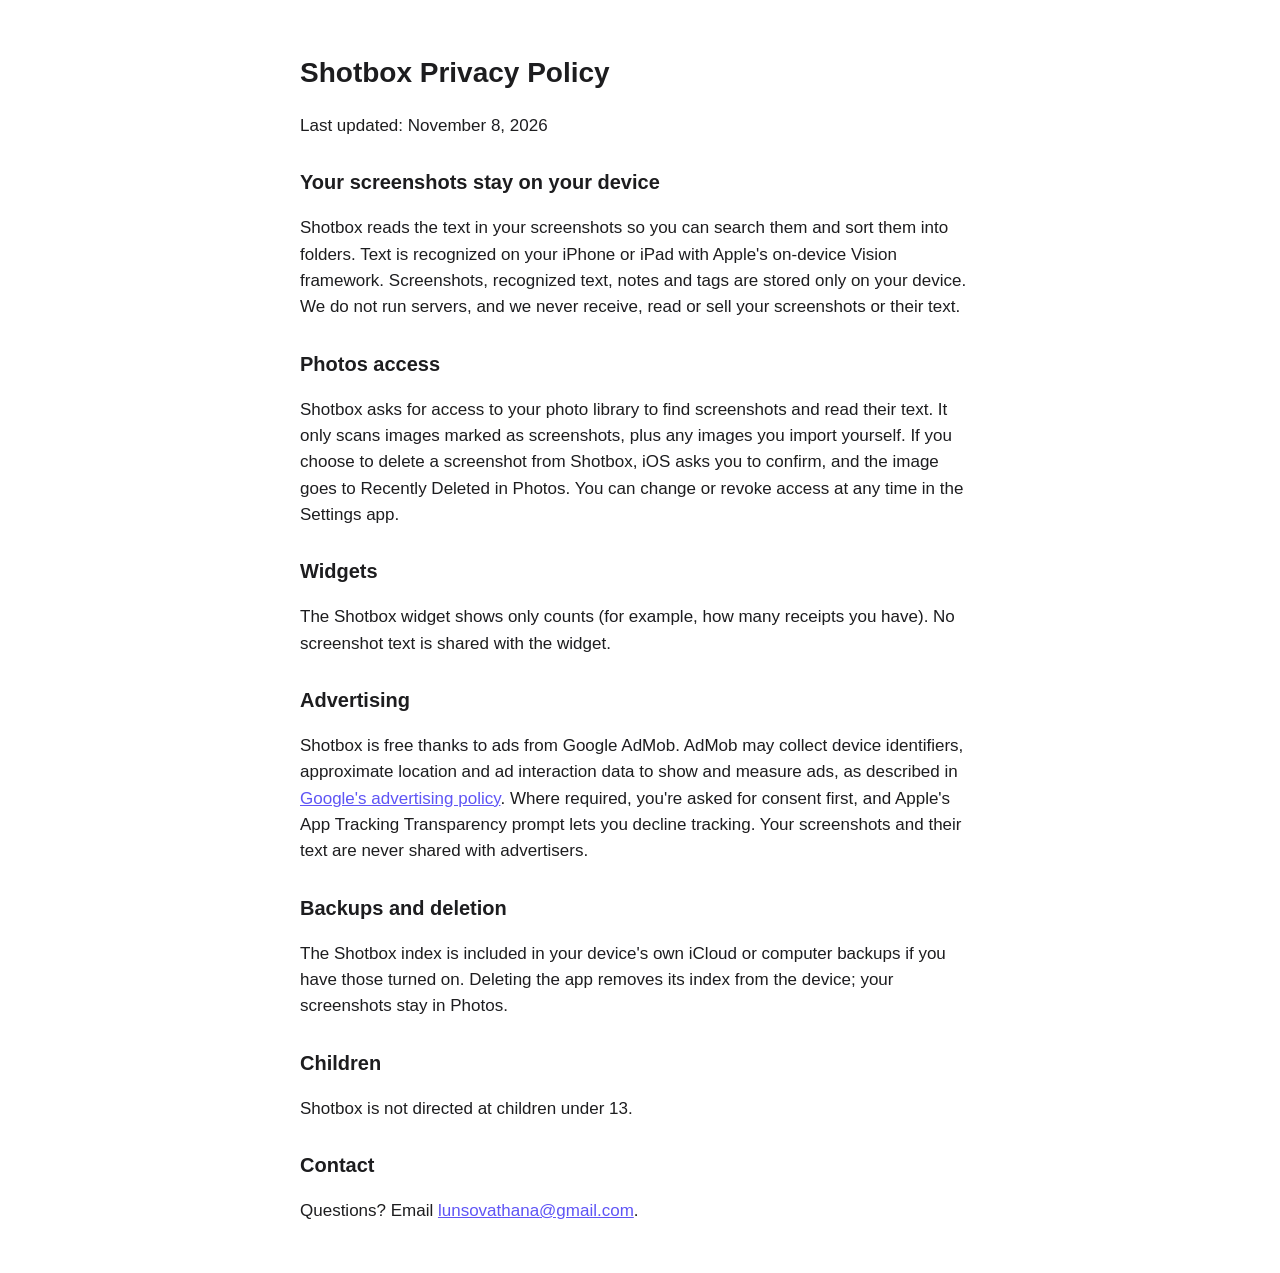
==== privacy-policy.html @ b7713abe "Initial commit: Shotbox 1.0 Co-Authored-By: Claude Sonnet 5.5 <noreply@anthropic.com>" ====
<!doctype html>
<html lang="en">
<head>
<meta charset="utf-8">
<meta name="viewport" content="width=device-width, initial-scale=1">
<title>Shotbox — Privacy Policy</title>
<style>
  body { font: 17px/1.55 -apple-system, BlinkMacSystemFont, "Segoe UI", sans-serif; max-width: 680px; margin: 0 auto; padding: 32px 16px; color: #1d1d1f; background: #fff; }
  h1 { font-size: 28px; } h2 { font-size: 20px; margin-top: 28px; }
  a { color: #5f55f5; }
  @media (prefers-color-scheme: dark) { body { color: #f5f5f7; background: #111; } a { color: #8a80ff; } }
</style>
</head>
<body>
<h1>Shotbox Privacy Policy</h1>
<p>Last updated: November 8, 2026</p>

<h2>Your screenshots stay on your device</h2>
<p>Shotbox reads the text in your screenshots so you can search them and sort them into folders. Text is recognized on your iPhone or iPad with Apple's on-device Vision framework. Screenshots, recognized text, notes and tags are stored only on your device. We do not run servers, and we never receive, read or sell your screenshots or their text.</p>

<h2>Photos access</h2>
<p>Shotbox asks for access to your photo library to find screenshots and read their text. It only scans images marked as screenshots, plus any images you import yourself. If you choose to delete a screenshot from Shotbox, iOS asks you to confirm, and the image goes to Recently Deleted in Photos. You can change or revoke access at any time in the Settings app.</p>

<h2>Widgets</h2>
<p>The Shotbox widget shows only counts (for example, how many receipts you have). No screenshot text is shared with the widget.</p>

<h2>Advertising</h2>
<p>Shotbox is free thanks to ads from Google AdMob. AdMob may collect device identifiers, approximate location and ad interaction data to show and measure ads, as described in <a href="https://policies.google.com/technologies/ads">Google's advertising policy</a>. Where required, you're asked for consent first, and Apple's App Tracking Transparency prompt lets you decline tracking. Your screenshots and their text are never shared with advertisers.</p>

<h2>Backups and deletion</h2>
<p>The Shotbox index is included in your device's own iCloud or computer backups if you have those turned on. Deleting the app removes its index from the device; your screenshots stay in Photos.</p>

<h2>Children</h2>
<p>Shotbox is not directed at children under 13.</p>

<h2>Contact</h2>
<p>Questions? Email <a href="mailto:lunsovathana@gmail.com?subject=Shotbox%20Privacy">lunsovathana@gmail.com</a>.</p>
</body>
</html>
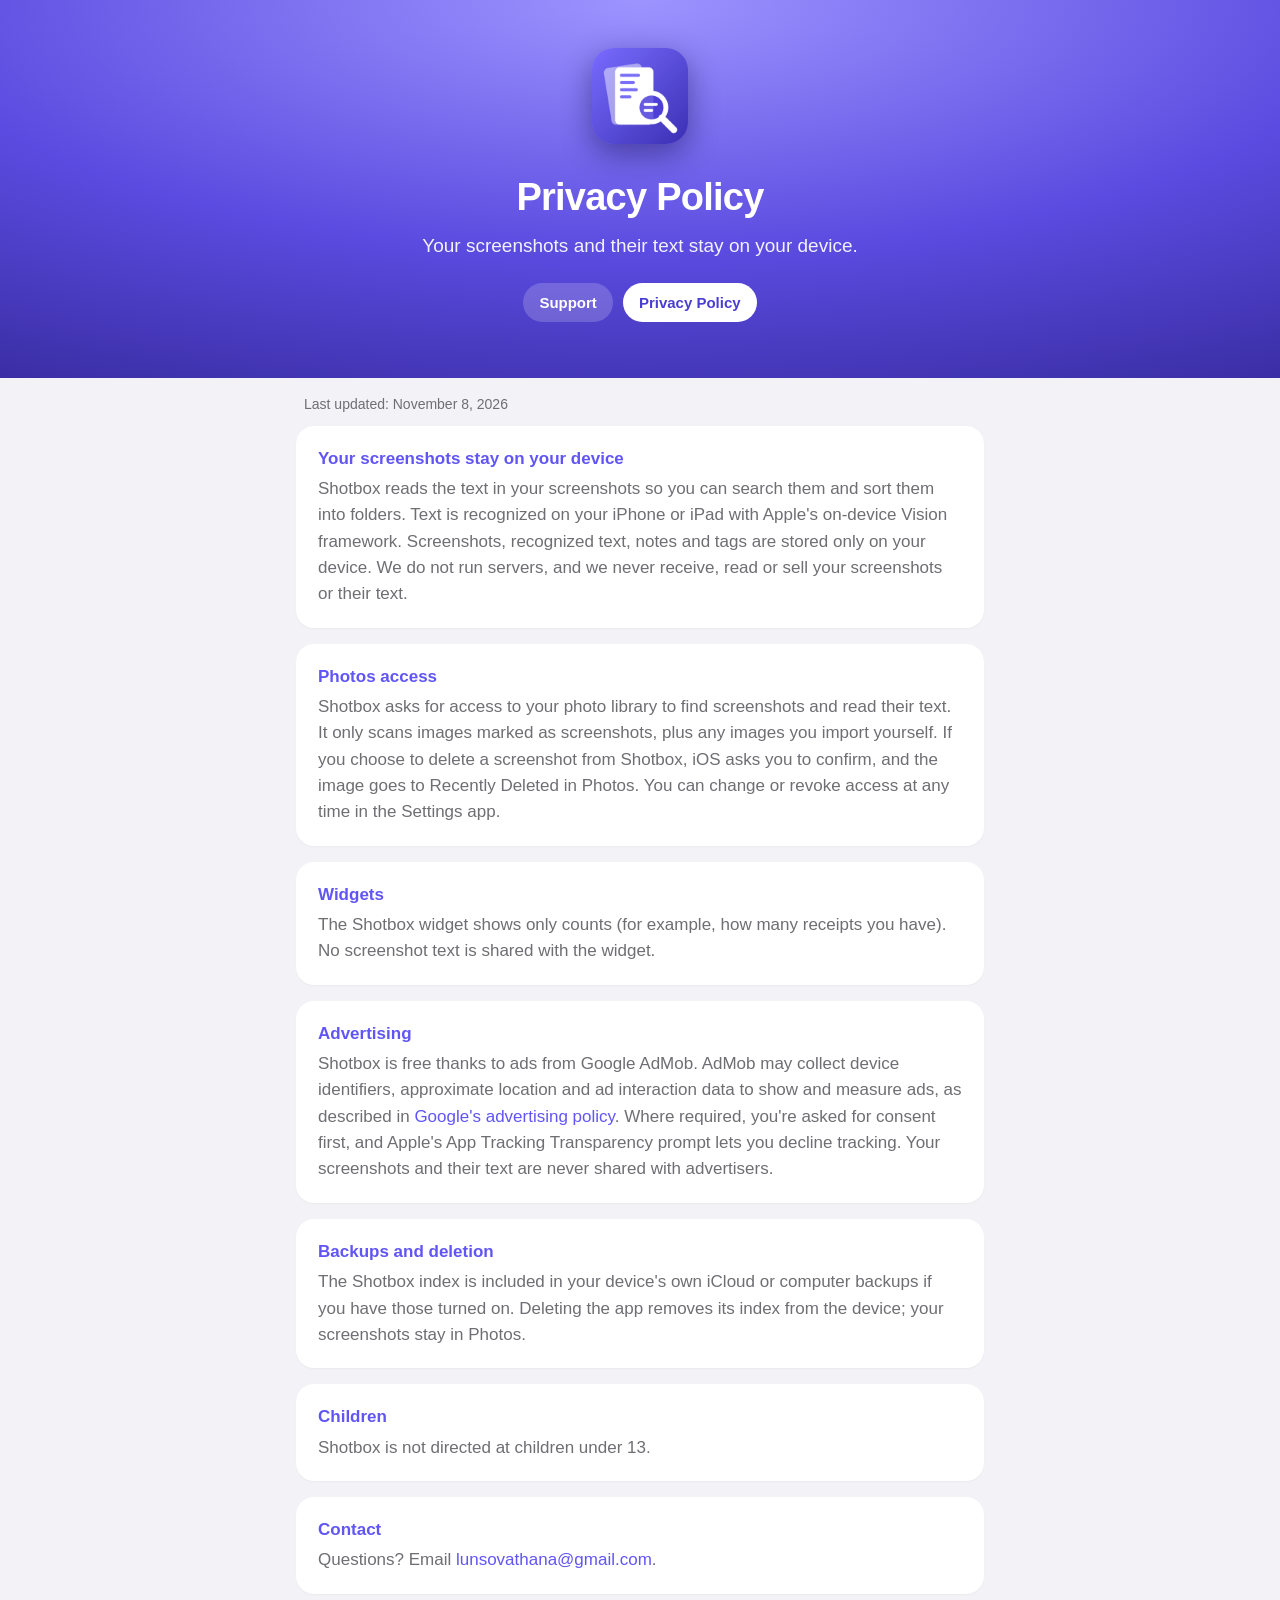
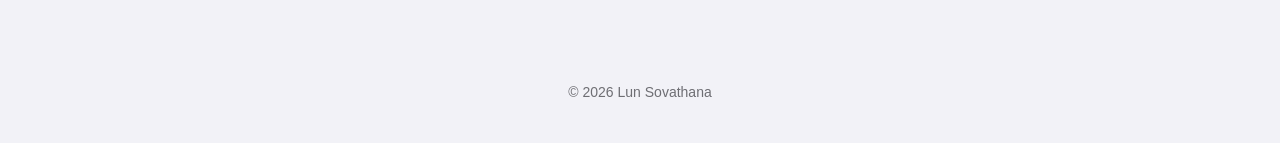
==== commit 12cc2ad1: "Restyle support and privacy pages to match the app theme Co-Authored-By: Claude Sonnet 5.5 <noreply@" ====
--- a/privacy-policy.html
+++ b/privacy-policy.html
@@ -3,37 +3,28 @@
 <head>
 <meta charset="utf-8">
 <meta name="viewport" content="width=device-width, initial-scale=1">
-<title>Shotbox — Privacy Policy</title>
-<style>
-  body { font: 17px/1.55 -apple-system, BlinkMacSystemFont, "Segoe UI", sans-serif; max-width: 680px; margin: 0 auto; padding: 32px 16px; color: #1d1d1f; background: #fff; }
-  h1 { font-size: 28px; } h2 { font-size: 20px; margin-top: 28px; }
-  a { color: #5f55f5; }
-  @media (prefers-color-scheme: dark) { body { color: #f5f5f7; background: #111; } a { color: #8a80ff; } }
-</style>
+<meta name="theme-color" content="#5b4be0">
+<link rel="icon" href="icon.png">
+<link rel="stylesheet" href="style.css">
+<title>Shotbox – Privacy Policy</title>
 </head>
 <body>
-<h1>Shotbox Privacy Policy</h1>
-<p>Last updated: November 8, 2026</p>
-
-<h2>Your screenshots stay on your device</h2>
-<p>Shotbox reads the text in your screenshots so you can search them and sort them into folders. Text is recognized on your iPhone or iPad with Apple's on-device Vision framework. Screenshots, recognized text, notes and tags are stored only on your device. We do not run servers, and we never receive, read or sell your screenshots or their text.</p>
-
-<h2>Photos access</h2>
-<p>Shotbox asks for access to your photo library to find screenshots and read their text. It only scans images marked as screenshots, plus any images you import yourself. If you choose to delete a screenshot from Shotbox, iOS asks you to confirm, and the image goes to Recently Deleted in Photos. You can change or revoke access at any time in the Settings app.</p>
-
-<h2>Widgets</h2>
-<p>The Shotbox widget shows only counts (for example, how many receipts you have). No screenshot text is shared with the widget.</p>
-
-<h2>Advertising</h2>
-<p>Shotbox is free thanks to ads from Google AdMob. AdMob may collect device identifiers, approximate location and ad interaction data to show and measure ads, as described in <a href="https://policies.google.com/technologies/ads">Google's advertising policy</a>. Where required, you're asked for consent first, and Apple's App Tracking Transparency prompt lets you decline tracking. Your screenshots and their text are never shared with advertisers.</p>
-
-<h2>Backups and deletion</h2>
-<p>The Shotbox index is included in your device's own iCloud or computer backups if you have those turned on. Deleting the app removes its index from the device; your screenshots stay in Photos.</p>
-
-<h2>Children</h2>
-<p>Shotbox is not directed at children under 13.</p>
-
-<h2>Contact</h2>
-<p>Questions? Email <a href="mailto:lunsovathana@gmail.com?subject=Shotbox%20Privacy">lunsovathana@gmail.com</a>.</p>
+<header class="hero">
+<img src="icon.png" alt="Shotbox app icon">
+<h1>Privacy Policy</h1>
+<p>Your screenshots and their text stay on your device.</p>
+<nav><a href="./">Support</a><a class="on" href="privacy-policy.html">Privacy Policy</a></nav>
+</header>
+<main>
+<p class="meta">Last updated: November 8, 2026</p>
+<div class="panel sec"><h3>Your screenshots stay on your device</h3><p>Shotbox reads the text in your screenshots so you can search them and sort them into folders. Text is recognized on your iPhone or iPad with Apple's on-device Vision framework. Screenshots, recognized text, notes and tags are stored only on your device. We do not run servers, and we never receive, read or sell your screenshots or their text.</p></div>
+<div class="panel sec"><h3>Photos access</h3><p>Shotbox asks for access to your photo library to find screenshots and read their text. It only scans images marked as screenshots, plus any images you import yourself. If you choose to delete a screenshot from Shotbox, iOS asks you to confirm, and the image goes to Recently Deleted in Photos. You can change or revoke access at any time in the Settings app.</p></div>
+<div class="panel sec"><h3>Widgets</h3><p>The Shotbox widget shows only counts (for example, how many receipts you have). No screenshot text is shared with the widget.</p></div>
+<div class="panel sec"><h3>Advertising</h3><p>Shotbox is free thanks to ads from Google AdMob. AdMob may collect device identifiers, approximate location and ad interaction data to show and measure ads, as described in <a href="https://policies.google.com/technologies/ads">Google's advertising policy</a>. Where required, you're asked for consent first, and Apple's App Tracking Transparency prompt lets you decline tracking. Your screenshots and their text are never shared with advertisers.</p></div>
+<div class="panel sec"><h3>Backups and deletion</h3><p>The Shotbox index is included in your device's own iCloud or computer backups if you have those turned on. Deleting the app removes its index from the device; your screenshots stay in Photos.</p></div>
+<div class="panel sec"><h3>Children</h3><p>Shotbox is not directed at children under 13.</p></div>
+<div class="panel sec"><h3>Contact</h3><p>Questions? Email <a href="mailto:lunsovathana@gmail.com?subject=Shotbox%20Privacy">lunsovathana@gmail.com</a>.</p></div>
+</main>
+<footer>© 2026 Lun Sovathana</footer>
 </body>
 </html>
--- a/style.css
+++ b/style.css
@@ -0,0 +1,27 @@
+/* Shotbox site: mirrors the app (indigo accent, grouped-list background, rounded white cards). */
+:root{--accent:#6155f5;--accent2:#8a80ff;--text:#1c1c1e;--muted:#6e6e73;--bg:#f2f2f7;--card:#fff;--line:#e5e5ea;
+  --hero1:#9d94ff;--hero2:#5b4be0;--hero3:#2a1f86}
+@media (prefers-color-scheme:dark){:root{--accent:#8a80ff;--accent2:#6155f5;--text:#f5f5f7;--muted:#a1a1a6;--bg:#000;--card:#1c1c1e;--line:#2c2c2e}}
+*{box-sizing:border-box}
+body{margin:0;background:var(--bg);color:var(--text);font:17px/1.55 -apple-system,BlinkMacSystemFont,"SF Pro Text","Segoe UI",Roboto,sans-serif}
+a{color:var(--accent);text-decoration:none} a:hover{text-decoration:underline}
+.hero{background:radial-gradient(120% 140% at 50% 0%,var(--hero1) 0%,var(--hero2) 48%,var(--hero3) 100%);color:#fff;text-align:center;padding:48px 20px 56px}
+.hero img{width:96px;height:96px;border-radius:22px;box-shadow:0 10px 30px rgba(15,8,70,.45)}
+.hero h1{font-size:38px;margin:16px 0 4px;letter-spacing:-.02em}
+.hero p{margin:0 auto;max-width:520px;opacity:.93;font-size:19px}
+.hero nav{margin-top:22px;display:flex;gap:10px;justify-content:center;flex-wrap:wrap}
+.hero nav a{color:#fff;background:rgba(255,255,255,.18);padding:8px 16px;border-radius:999px;font-size:15px;font-weight:600}
+.hero nav a.on{background:#fff;color:#4a3dd1}
+main{max-width:720px;margin:-24px auto 0;padding:0 16px 72px}
+.panel{background:var(--card);border-radius:18px;padding:20px 22px;margin:16px 0;box-shadow:0 1px 2px rgba(0,0,0,.04)}
+h2{font-size:13px;text-transform:uppercase;letter-spacing:.06em;color:var(--muted);margin:30px 8px 8px;font-weight:600}
+.panel h3{margin:0 0 4px;font-size:17px} .panel p{margin:0;color:var(--muted)}
+.panel h3+p{margin-top:2px}
+.panel+.panel{margin-top:10px}
+.sec h3{color:var(--accent)}
+.folders{display:flex;flex-wrap:wrap;gap:8px}
+.folders span{display:inline-flex;align-items:center;gap:8px;background:var(--bg);border-radius:999px;padding:6px 14px 6px 8px;font-size:15px;font-weight:600}
+.folders i{width:22px;height:22px;border-radius:7px;display:inline-block}
+.meta{color:var(--muted);font-size:14px;margin:0;padding:40px 8px 0;position:relative}
+.meta+.panel{margin-top:10px}
+footer{text-align:center;color:var(--muted);font-size:14px;padding:0 16px 40px}
